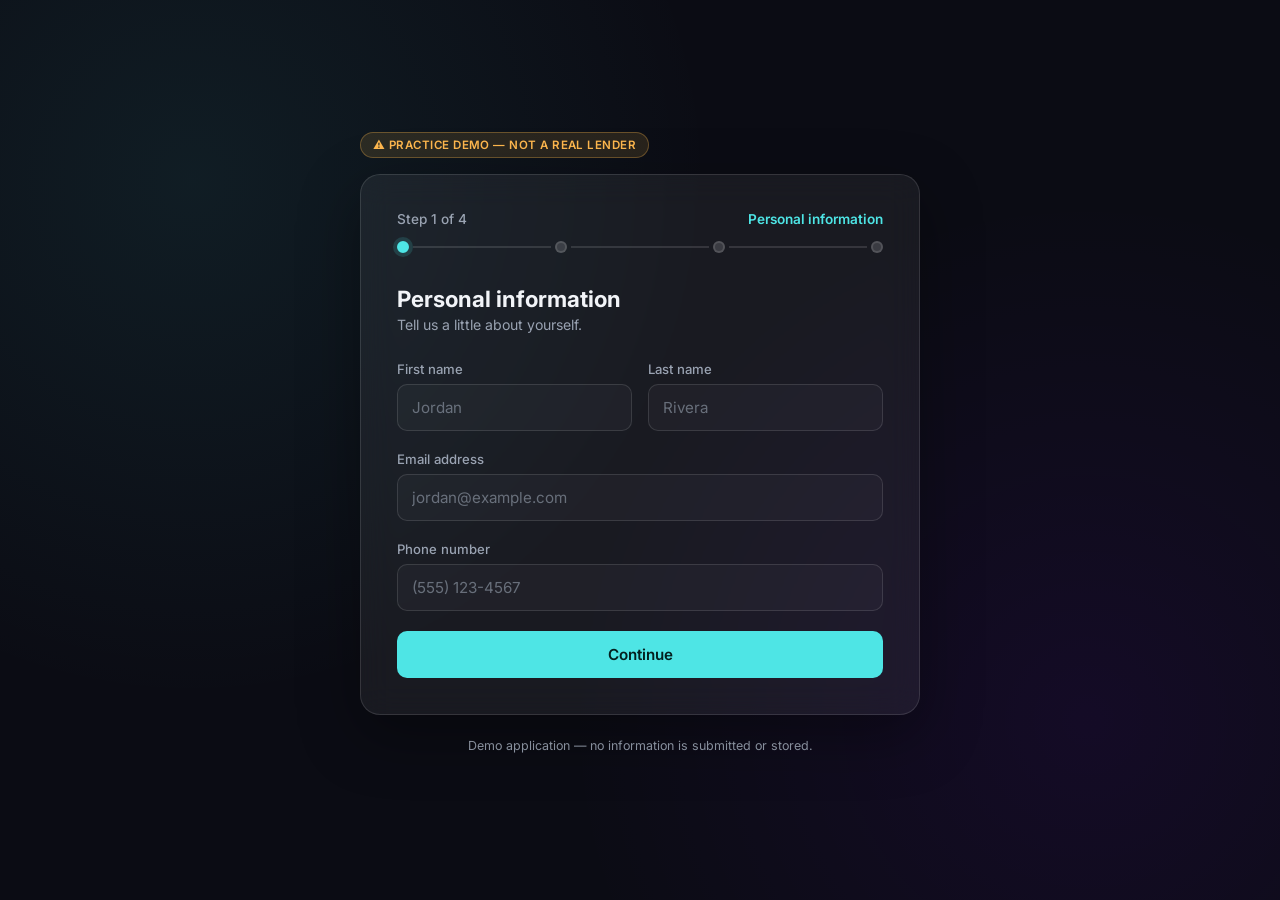
==== testformforpractice/index.html @ 57f41696 "Add multi-step loan application demo at /testformforpractice Co-Authored-By: Claude Sonnet 5 <norepl" ====
<!DOCTYPE html>
<html lang="en">

<head>
    <meta charset="UTF-8">
    <meta name="viewport" content="width=device-width, initial-scale=1.0">
    <title>Loan Application (Demo) — Luneyo</title>
    <meta name="robots" content="noindex, nofollow">

    <link rel="preconnect" href="https://fonts.googleapis.com">
    <link rel="preconnect" href="https://fonts.gstatic.com" crossorigin>
    <link href="https://fonts.googleapis.com/css2?family=Inter:wght@300;400;500;600;700;800&display=swap"
        rel="stylesheet">

    <style>
        :root {
            --bg: #0b0c14;
            --glass: rgba(255, 255, 255, 0.06);
            --glass-soft: rgba(255, 255, 255, 0.03);
            --border: rgba(255, 255, 255, 0.12);
            --border-soft: rgba(255, 255, 255, 0.08);
            --accent: #4ee5e5;
            --accent-dim: rgba(78, 229, 229, 0.15);
            --text: #f2f4f8;
            --muted: #9aa3b2;
            --error: #ff6b6b;
            --success: #4ee5a0;
        }

        * {
            box-sizing: border-box;
        }

        body {
            margin: 0;
            font-family: 'Inter', sans-serif;
            background: var(--bg);
            background-image:
                radial-gradient(circle at 15% 20%, rgba(78, 229, 229, 0.08), transparent 40%),
                radial-gradient(circle at 85% 80%, rgba(128, 0, 255, 0.08), transparent 40%);
            color: var(--text);
            min-height: 100vh;
            display: flex;
            align-items: center;
            justify-content: center;
            padding: 32px 16px;
        }

        .page {
            width: 100%;
            max-width: 560px;
        }

        .demo-badge {
            display: inline-flex;
            align-items: center;
            gap: 6px;
            font-size: 0.72rem;
            font-weight: 600;
            letter-spacing: 0.04em;
            text-transform: uppercase;
            color: #ffb84e;
            background: rgba(255, 184, 78, 0.12);
            border: 1px solid rgba(255, 184, 78, 0.3);
            padding: 5px 12px;
            border-radius: 20px;
            margin-bottom: 16px;
        }

        .card {
            background: var(--glass);
            border: 1px solid var(--border);
            border-radius: 20px;
            padding: 36px;
            backdrop-filter: blur(16px);
            box-shadow: 0 20px 60px rgba(0, 0, 0, 0.35);
        }

        /* Progress */
        .progress-wrap {
            margin-bottom: 32px;
        }

        .progress-label {
            display: flex;
            justify-content: space-between;
            align-items: baseline;
            margin-bottom: 14px;
        }

        .progress-label span:first-child {
            font-size: 0.85rem;
            color: var(--muted);
            font-weight: 500;
        }

        .progress-label span:last-child {
            font-size: 0.85rem;
            color: var(--accent);
            font-weight: 600;
        }

        .progress-track {
            display: flex;
            align-items: center;
        }

        .progress-dot {
            width: 12px;
            height: 12px;
            border-radius: 50%;
            background: rgba(255, 255, 255, 0.15);
            border: 2px solid var(--border);
            flex-shrink: 0;
            transition: background 0.3s ease, border-color 0.3s ease;
        }

        .progress-dot.active {
            background: var(--accent);
            border-color: var(--accent);
            box-shadow: 0 0 0 4px var(--accent-dim);
        }

        .progress-dot.done {
            background: var(--accent);
            border-color: var(--accent);
        }

        .progress-line {
            flex: 1;
            height: 2px;
            background: var(--border);
            margin: 0 4px;
            position: relative;
        }

        .progress-line-fill {
            position: absolute;
            top: 0;
            left: 0;
            height: 100%;
            background: var(--accent);
            width: 0%;
            transition: width 0.35s ease;
        }

        /* Step header */
        .step-title {
            font-size: 1.4rem;
            font-weight: 700;
            margin: 0 0 4px;
        }

        .step-subtitle {
            color: var(--muted);
            font-size: 0.88rem;
            margin: 0 0 28px;
        }

        /* Fields */
        .field {
            margin-bottom: 20px;
        }

        .field label {
            display: block;
            font-size: 0.82rem;
            font-weight: 500;
            color: var(--muted);
            margin-bottom: 7px;
        }

        .field input,
        .field select {
            width: 100%;
            padding: 13px 14px;
            border-radius: 10px;
            border: 1px solid var(--border);
            background: var(--glass-soft);
            color: var(--text);
            font-family: inherit;
            font-size: 0.95rem;
            transition: border-color 0.15s ease, box-shadow 0.15s ease;
        }

        .field input::placeholder {
            color: rgba(154, 163, 178, 0.6);
        }

        .field input:focus,
        .field select:focus {
            outline: none;
            border-color: var(--accent);
            box-shadow: 0 0 0 3px var(--accent-dim);
        }

        .field.has-error input,
        .field.has-error select {
            border-color: var(--error);
        }

        .field.has-error input:focus,
        .field.has-error select:focus {
            box-shadow: 0 0 0 3px rgba(255, 107, 107, 0.15);
        }

        .error-msg {
            display: none;
            align-items: center;
            gap: 6px;
            color: var(--error);
            font-size: 0.78rem;
            margin-top: 6px;
        }

        .field.has-error .error-msg {
            display: flex;
        }

        .field select {
            appearance: none;
            background-image: url("data:image/svg+xml;utf8,<svg xmlns='http://www.w3.org/2000/svg' width='14' height='14' viewBox='0 0 24 24' fill='none' stroke='%239aa3b2' stroke-width='2'><polyline points='6 9 12 15 18 9'/></svg>");
            background-repeat: no-repeat;
            background-position: right 14px center;
            padding-right: 38px;
        }

        .field select option {
            background: #14151f;
            color: var(--text);
        }

        .row-2 {
            display: grid;
            grid-template-columns: 1fr 1fr;
            gap: 16px;
        }

        @media (max-width: 480px) {
            .row-2 {
                grid-template-columns: 1fr;
            }
        }

        /* Buttons */
        .btn-row {
            display: flex;
            gap: 12px;
            margin-top: 8px;
        }

        button {
            font-family: inherit;
            cursor: pointer;
            border: none;
            border-radius: 10px;
            font-weight: 600;
            font-size: 0.95rem;
            padding: 14px 20px;
        }

        .btn-primary {
            flex: 1;
            background: var(--accent);
            color: #04201f;
            transition: opacity 0.15s ease, transform 0.1s ease;
        }

        .btn-primary:hover {
            opacity: 0.9;
        }

        .btn-primary:active {
            transform: scale(0.99);
        }

        .btn-secondary {
            background: transparent;
            border: 1px solid var(--border);
            color: var(--text);
            transition: background 0.15s ease;
        }

        .btn-secondary:hover {
            background: rgba(255, 255, 255, 0.06);
        }

        /* Steps container */
        .step {
            display: none;
        }

        .step.active {
            display: block;
            animation: fadeIn 0.25s ease;
        }

        @keyframes fadeIn {
            from {
                opacity: 0;
                transform: translateY(6px);
            }

            to {
                opacity: 1;
                transform: translateY(0);
            }
        }

        /* Review */
        .review-section {
            margin-bottom: 22px;
        }

        .review-section-head {
            display: flex;
            justify-content: space-between;
            align-items: center;
            margin-bottom: 10px;
            padding-bottom: 8px;
            border-bottom: 1px solid var(--border-soft);
        }

        .review-section-head h4 {
            margin: 0;
            font-size: 0.85rem;
            text-transform: uppercase;
            letter-spacing: 0.03em;
            color: var(--muted);
        }

        .edit-link {
            background: none;
            border: none;
            color: var(--accent);
            font-size: 0.8rem;
            font-weight: 600;
            padding: 0;
            cursor: pointer;
        }

        .review-row {
            display: flex;
            justify-content: space-between;
            padding: 6px 0;
            font-size: 0.92rem;
        }

        .review-row .k {
            color: var(--muted);
        }

        .review-row .v {
            font-weight: 500;
            text-align: right;
        }

        /* Success */
        #successStep {
            display: none;
            text-align: center;
            padding: 20px 4px;
        }

        .success-icon {
            width: 60px;
            height: 60px;
            border-radius: 50%;
            background: rgba(78, 229, 160, 0.12);
            border: 1px solid rgba(78, 229, 160, 0.35);
            display: flex;
            align-items: center;
            justify-content: center;
            margin: 0 auto 20px;
            font-size: 1.6rem;
            color: var(--success);
        }

        #successStep h2 {
            margin: 0 0 8px;
            font-size: 1.3rem;
        }

        #successStep p {
            color: var(--muted);
            font-size: 0.92rem;
            margin: 0 0 26px;
        }

        .demo-note {
            text-align: center;
            font-size: 0.78rem;
            color: var(--muted);
            margin-top: 22px;
            line-height: 1.5;
        }
    </style>
</head>

<body>
    <div class="page">
        <div class="demo-badge">⚠ Practice demo — not a real lender</div>

        <div class="card">
            <!-- Progress indicator -->
            <div class="progress-wrap" id="progressWrap">
                <div class="progress-label">
                    <span id="stepLabel">Step 1 of 4</span>
                    <span id="stepName">Personal information</span>
                </div>
                <div class="progress-track" id="progressTrack">
                    <!-- built by JS -->
                </div>
            </div>

            <form id="loanForm" novalidate>
                <!-- STEP 1 -->
                <div class="step active" data-step="1">
                    <h2 class="step-title">Personal information</h2>
                    <p class="step-subtitle">Tell us a little about yourself.</p>

                    <div class="row-2">
                        <div class="field" data-field="firstName">
                            <label for="firstName">First name</label>
                            <input type="text" id="firstName" name="firstName" placeholder="Jordan" autocomplete="given-name">
                            <div class="error-msg">⚠ Please enter your first name.</div>
                        </div>
                        <div class="field" data-field="lastName">
                            <label for="lastName">Last name</label>
                            <input type="text" id="lastName" name="lastName" placeholder="Rivera" autocomplete="family-name">
                            <div class="error-msg">⚠ Please enter your last name.</div>
                        </div>
                    </div>

                    <div class="field" data-field="email">
                        <label for="email">Email address</label>
                        <input type="email" id="email" name="email" placeholder="jordan@example.com" autocomplete="email">
                        <div class="error-msg">⚠ Please enter a valid email address.</div>
                    </div>

                    <div class="field" data-field="phone">
                        <label for="phone">Phone number</label>
                        <input type="tel" id="phone" name="phone" placeholder="(555) 123-4567" autocomplete="tel">
                        <div class="error-msg">⚠ Please enter a valid phone number.</div>
                    </div>

                    <div class="btn-row">
                        <button type="button" class="btn-primary" data-next>Continue</button>
                    </div>
                </div>

                <!-- STEP 2 -->
                <div class="step" data-step="2">
                    <h2 class="step-title">Employment &amp; income</h2>
                    <p class="step-subtitle">Help us understand your current situation.</p>

                    <div class="field" data-field="employmentStatus">
                        <label for="employmentStatus">Employment status</label>
                        <select id="employmentStatus" name="employmentStatus">
                            <option value="">Select one…</option>
                            <option value="employed">Employed</option>
                            <option value="self-employed">Self-employed</option>
                            <option value="student">Student</option>
                            <option value="unemployed">Unemployed</option>
                        </select>
                        <div class="error-msg">⚠ Please select your employment status.</div>
                    </div>

                    <div class="field" data-field="employerName">
                        <label for="employerName">Employer name</label>
                        <input type="text" id="employerName" name="employerName" placeholder="e.g. Acme Inc., Self, N/A">
                        <div class="error-msg">⚠ Please enter an employer name.</div>
                    </div>

                    <div class="field" data-field="monthlyIncome">
                        <label for="monthlyIncome">Monthly income (USD)</label>
                        <input type="text" inputmode="numeric" id="monthlyIncome" name="monthlyIncome" placeholder="e.g. 4500">
                        <div class="error-msg">⚠ Please enter a valid monthly income (numbers only).</div>
                    </div>

                    <div class="btn-row">
                        <button type="button" class="btn-secondary" data-back>Back</button>
                        <button type="button" class="btn-primary" data-next>Continue</button>
                    </div>
                </div>

                <!-- STEP 3 -->
                <div class="step" data-step="3">
                    <h2 class="step-title">Loan details</h2>
                    <p class="step-subtitle">What are you looking to borrow?</p>

                    <div class="field" data-field="loanAmount">
                        <label for="loanAmount">Desired loan amount (USD)</label>
                        <input type="text" inputmode="numeric" id="loanAmount" name="loanAmount" placeholder="e.g. 10000">
                        <div class="error-msg">⚠ Please enter a valid loan amount (numbers only).</div>
                    </div>

                    <div class="field" data-field="loanPurpose">
                        <label for="loanPurpose">Loan purpose</label>
                        <select id="loanPurpose" name="loanPurpose">
                            <option value="">Select one…</option>
                            <option value="home-improvement">Home improvement</option>
                            <option value="car">Car</option>
                            <option value="education">Education</option>
                            <option value="debt-consolidation">Debt consolidation</option>
                            <option value="other">Other</option>
                        </select>
                        <div class="error-msg">⚠ Please select a loan purpose.</div>
                    </div>

                    <div class="btn-row">
                        <button type="button" class="btn-secondary" data-back>Back</button>
                        <button type="button" class="btn-primary" data-next>Continue</button>
                    </div>
                </div>

                <!-- STEP 4 -->
                <div class="step" data-step="4">
                    <h2 class="step-title">Review your application</h2>
                    <p class="step-subtitle">Please confirm everything looks correct before submitting.</p>

                    <div class="review-section">
                        <div class="review-section-head">
                            <h4>Personal information</h4>
                            <button type="button" class="edit-link" data-goto="1">Edit</button>
                        </div>
                        <div class="review-row"><span class="k">Name</span><span class="v" id="rvName">—</span></div>
                        <div class="review-row"><span class="k">Email</span><span class="v" id="rvEmail">—</span></div>
                        <div class="review-row"><span class="k">Phone</span><span class="v" id="rvPhone">—</span></div>
                    </div>

                    <div class="review-section">
                        <div class="review-section-head">
                            <h4>Employment &amp; income</h4>
                            <button type="button" class="edit-link" data-goto="2">Edit</button>
                        </div>
                        <div class="review-row"><span class="k">Status</span><span class="v" id="rvEmploymentStatus">—</span></div>
                        <div class="review-row"><span class="k">Employer</span><span class="v" id="rvEmployerName">—</span></div>
                        <div class="review-row"><span class="k">Monthly income</span><span class="v" id="rvMonthlyIncome">—</span></div>
                    </div>

                    <div class="review-section">
                        <div class="review-section-head">
                            <h4>Loan details</h4>
                            <button type="button" class="edit-link" data-goto="3">Edit</button>
                        </div>
                        <div class="review-row"><span class="k">Amount</span><span class="v" id="rvLoanAmount">—</span></div>
                        <div class="review-row"><span class="k">Purpose</span><span class="v" id="rvLoanPurpose">—</span></div>
                    </div>

                    <div class="btn-row">
                        <button type="button" class="btn-secondary" data-back>Back</button>
                        <button type="submit" class="btn-primary">Submit application</button>
                    </div>
                </div>
            </form>

            <!-- SUCCESS -->
            <div id="successStep">
                <div class="success-icon">✓</div>
                <h2>Application submitted</h2>
                <p>Thank you. Your application has been received.</p>
                <button type="button" class="btn-primary" id="restartBtn" style="width:100%;">Start new application</button>
            </div>
        </div>

        <p class="demo-note">Demo application — no information is submitted or stored.</p>
    </div>

    <script>
        (function () {
            const totalSteps = 4;
            let currentStep = 1;

            const stepNames = {
                1: 'Personal information',
                2: 'Employment & income',
                3: 'Loan details',
                4: 'Review & submit'
            };

            const form = document.getElementById('loanForm');
            const steps = Array.from(document.querySelectorAll('.step'));
            const successStep = document.getElementById('successStep');
            const stepLabel = document.getElementById('stepLabel');
            const stepName = document.getElementById('stepName');
            const progressTrack = document.getElementById('progressTrack');
            const progressWrap = document.getElementById('progressWrap');

            // ---- Build progress indicator (dots + connecting lines) ----
            function buildProgress() {
                progressTrack.innerHTML = '';
                for (let i = 1; i <= totalSteps; i++) {
                    const dot = document.createElement('div');
                    dot.className = 'progress-dot';
                    dot.dataset.dot = i;
                    progressTrack.appendChild(dot);

                    if (i < totalSteps) {
                        const line = document.createElement('div');
                        line.className = 'progress-line';
                        const fill = document.createElement('div');
                        fill.className = 'progress-line-fill';
                        line.appendChild(fill);
                        line.dataset.line = i;
                        progressTrack.appendChild(line);
                    }
                }
            }

            function updateProgress() {
                stepLabel.textContent = `Step ${currentStep} of ${totalSteps}`;
                stepName.textContent = stepNames[currentStep];

                const dots = progressTrack.querySelectorAll('.progress-dot');
                const lines = progressTrack.querySelectorAll('.progress-line-fill');

                dots.forEach((dot) => {
                    const n = Number(dot.dataset.dot);
                    dot.classList.remove('active', 'done');
                    if (n < currentStep) dot.classList.add('done');
                    else if (n === currentStep) dot.classList.add('active');
                });

                lines.forEach((fill) => {
                    const n = Number(fill.parentElement.dataset.line);
                    fill.style.width = n < currentStep ? '100%' : '0%';
                });
            }

            // ---- Validation ----
            const validators = {
                firstName: (v) => v.trim().length > 0,
                lastName: (v) => v.trim().length > 0,
                email: (v) => /^[^\s@]+@[^\s@]+\.[^\s@]+$/.test(v.trim()),
                phone: (v) => /^[\d\s().+-]{7,20}$/.test(v.trim()) && v.replace(/\D/g, '').length >= 7,
                employmentStatus: (v) => v.trim().length > 0,
                employerName: (v) => v.trim().length > 0,
                monthlyIncome: (v) => /^[0-9]+(\.[0-9]{1,2})?$/.test(v.trim().replace(/,/g, '')),
                loanAmount: (v) => /^[0-9]+(\.[0-9]{1,2})?$/.test(v.trim().replace(/,/g, '')),
                loanPurpose: (v) => v.trim().length > 0
            };

            const fieldsByStep = {
                1: ['firstName', 'lastName', 'email', 'phone'],
                2: ['employmentStatus', 'employerName', 'monthlyIncome'],
                3: ['loanAmount', 'loanPurpose']
            };

            function clearError(name) {
                const wrap = form.querySelector(`[data-field="${name}"]`);
                if (wrap) wrap.classList.remove('has-error');
            }

            function setError(name) {
                const wrap = form.querySelector(`[data-field="${name}"]`);
                if (wrap) wrap.classList.add('has-error');
            }

            function validateStep(stepNum) {
                const names = fieldsByStep[stepNum];
                if (!names) return true;

                let valid = true;
                let firstInvalid = null;

                names.forEach((name) => {
                    const el = document.getElementById(name);
                    const ok = validators[name](el.value || '');
                    if (!ok) {
                        setError(name);
                        valid = false;
                        if (!firstInvalid) firstInvalid = el;
                    } else {
                        clearError(name);
                    }
                });

                if (firstInvalid) {
                    firstInvalid.focus();
                }

                return valid;
            }

            // Clear error as user types/selects
            Object.keys(validators).forEach((name) => {
                const el = document.getElementById(name);
                if (!el) return;
                el.addEventListener('input', () => clearError(name));
                el.addEventListener('change', () => clearError(name));
            });

            // ---- Navigation ----
            function goToStep(n) {
                currentStep = n;
                steps.forEach((s) => {
                    s.classList.toggle('active', Number(s.dataset.step) === n);
                });
                progressWrap.style.display = 'block';
                updateProgress();
                if (n === 4) populateReview();
                document.querySelector('.card').scrollTop = 0;
                window.scrollTo({ top: 0, behavior: 'smooth' });
            }

            form.querySelectorAll('[data-next]').forEach((btn) => {
                btn.addEventListener('click', () => {
                    if (validateStep(currentStep)) {
                        goToStep(currentStep + 1);
                    }
                });
            });

            form.querySelectorAll('[data-back]').forEach((btn) => {
                btn.addEventListener('click', () => {
                    goToStep(currentStep - 1);
                });
            });

            form.querySelectorAll('[data-goto]').forEach((btn) => {
                btn.addEventListener('click', () => {
                    goToStep(Number(btn.dataset.goto));
                });
            });

            // ---- Review population ----
            const purposeLabels = {
                'home-improvement': 'Home improvement',
                'car': 'Car',
                'education': 'Education',
                'debt-consolidation': 'Debt consolidation',
                'other': 'Other'
            };

            const statusLabels = {
                'employed': 'Employed',
                'self-employed': 'Self-employed',
                'student': 'Student',
                'unemployed': 'Unemployed'
            };

            function val(id) {
                const el = document.getElementById(id);
                return el ? el.value.trim() : '';
            }

            function formatMoney(v) {
                const n = Number(v.replace(/,/g, ''));
                if (isNaN(n)) return v;
                return '$' + n.toLocaleString('en-US');
            }

            function populateReview() {
                document.getElementById('rvName').textContent = `${val('firstName')} ${val('lastName')}`.trim() || '—';
                document.getElementById('rvEmail').textContent = val('email') || '—';
                document.getElementById('rvPhone').textContent = val('phone') || '—';

                document.getElementById('rvEmploymentStatus').textContent = statusLabels[val('employmentStatus')] || '—';
                document.getElementById('rvEmployerName').textContent = val('employerName') || '—';
                document.getElementById('rvMonthlyIncome').textContent = val('monthlyIncome') ? formatMoney(val('monthlyIncome')) + '/mo' : '—';

                document.getElementById('rvLoanAmount').textContent = val('loanAmount') ? formatMoney(val('loanAmount')) : '—';
                document.getElementById('rvLoanPurpose').textContent = purposeLabels[val('loanPurpose')] || '—';
            }

            // ---- Submit ----
            form.addEventListener('submit', (e) => {
                e.preventDefault();
                // No backend, no storage — purely a UI demo.
                form.style.display = 'none';
                progressWrap.style.display = 'none';
                successStep.style.display = 'block';
            });

            // ---- Restart ----
            document.getElementById('restartBtn').addEventListener('click', () => {
                form.reset();
                Object.keys(validators).forEach(clearError);
                successStep.style.display = 'none';
                form.style.display = 'block';
                progressWrap.style.display = 'block';
                goToStep(1);
            });

            // ---- Init ----
            buildProgress();
            updateProgress();
        })();
    </script>
</body>

</html>
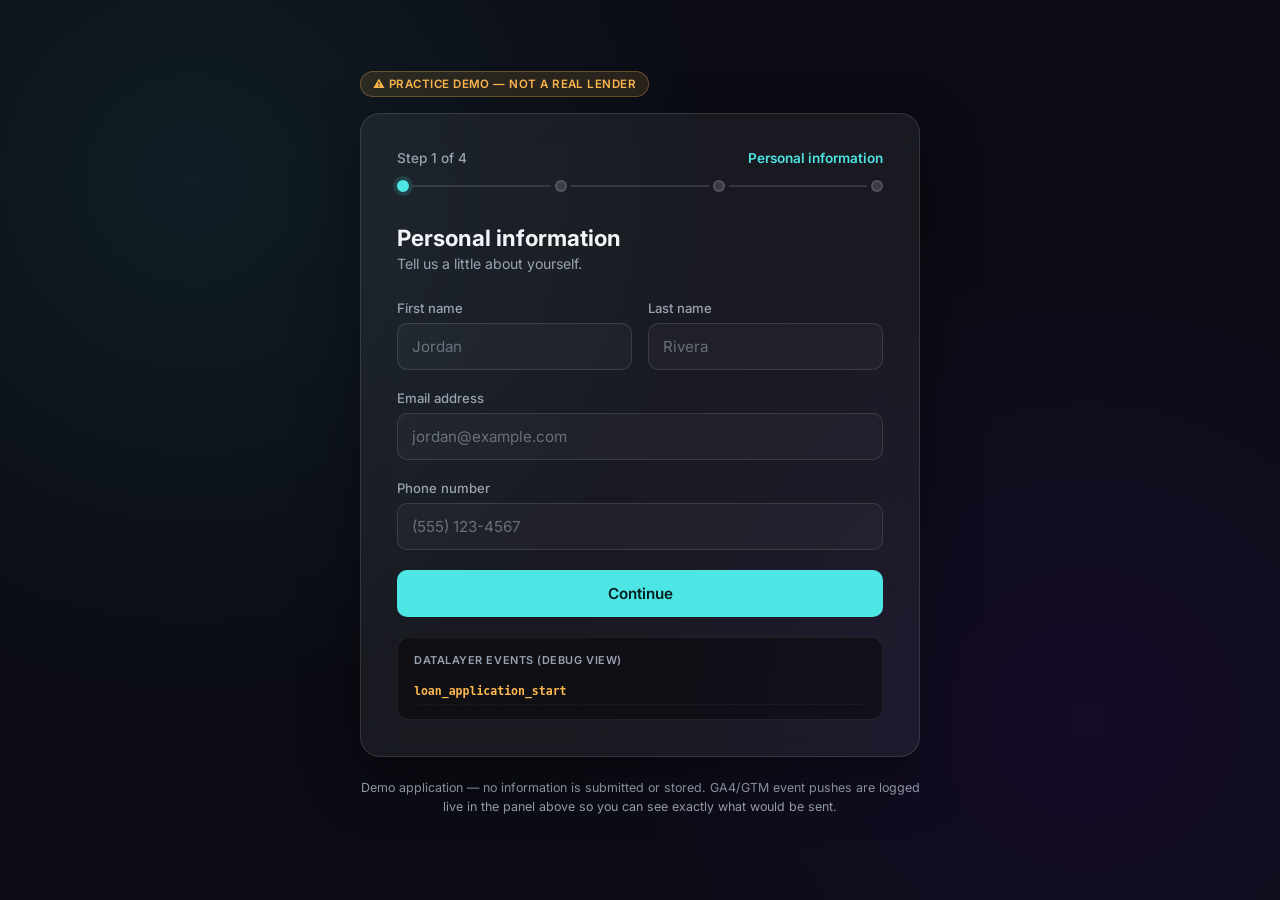
==== commit 0e9c0535: "Integrate GA4 tracking and debug console Added Google Analytics 4 tracking script and debug console " ====
--- a/testformforpractice/index.html
+++ b/testformforpractice/index.html
@@ -1,3 +1,4 @@
+
 <!DOCTYPE html>
 <html lang="en">
 
@@ -11,6 +12,21 @@
     <link rel="preconnect" href="https://fonts.gstatic.com" crossorigin>
     <link href="https://fonts.googleapis.com/css2?family=Inter:wght@300;400;500;600;700;800&display=swap"
         rel="stylesheet">
+
+    <!-- GA4 gtag.js — loads Google's tracking library and initializes it with
+         our scratch Measurement ID. This is the direct-to-GA4 path; a real
+         production site would typically route through GTM instead, but this
+         is the fastest way to see a real event land in DebugView. -->
+    <script async src="https://www.googletagmanager.com/gtag/js?id=G-V0K3X37CQQ"></script>
+    <script>
+        window.dataLayer = window.dataLayer || [];
+        function gtag() { dataLayer.push(arguments); }
+        gtag('js', new Date());
+        // debug_mode forces events into GA4's DebugView without needing the
+        // Google Analytics Debugger browser extension. Remove this line for
+        // any real production implementation — it's practice-only.
+        gtag('config', 'G-V0K3X37CQQ', { debug_mode: true });
+    </script>
 
     <style>
         :root {
@@ -394,6 +410,43 @@
             margin-top: 22px;
             line-height: 1.5;
         }
+
+        /* Debug console */
+        .debug-console {
+            margin-top: 20px;
+            background: rgba(0,0,0,0.4);
+            border: 1px solid var(--border-soft);
+            border-radius: 12px;
+            padding: 14px 16px;
+            max-height: 220px;
+            overflow-y: auto;
+            font-family: 'SF Mono', 'Consolas', monospace;
+            font-size: 0.72rem;
+            line-height: 1.6;
+        }
+
+        .debug-console .title {
+            color: var(--muted);
+            text-transform: uppercase;
+            letter-spacing: 0.05em;
+            font-size: 0.68rem;
+            margin-bottom: 8px;
+            font-family: 'Inter', sans-serif;
+            font-weight: 600;
+        }
+
+        .debug-line {
+            color: var(--accent);
+            white-space: pre-wrap;
+            word-break: break-word;
+            border-bottom: 1px dashed rgba(255,255,255,0.06);
+            padding: 4px 0;
+        }
+
+        .debug-line .ev-name {
+            color: #ffb84e;
+            font-weight: 700;
+        }
     </style>
 </head>
 
@@ -562,12 +615,49 @@
                 <p>Thank you. Your application has been received.</p>
                 <button type="button" class="btn-primary" id="restartBtn" style="width:100%;">Start new application</button>
             </div>
+
+            <!-- DEBUG: dataLayer event console (remove for real client use) -->
+            <div class="debug-console" id="debugConsole">
+                <div class="title">dataLayer events (debug view)</div>
+                <div id="debugLines"></div>
+            </div>
         </div>
 
-        <p class="demo-note">Demo application — no information is submitted or stored.</p>
+        <p class="demo-note">Demo application — no information is submitted or stored. GA4/GTM event pushes are logged live in the panel above so you can see exactly what would be sent.</p>
     </div>
 
     <script>
+        // ---- dataLayer setup ----
+        window.dataLayer = window.dataLayer || [];
+
+        function pushEvent(eventName, params) {
+            const payload = Object.assign({ event: eventName }, params || {});
+            window.dataLayer.push(payload);
+            logDebug(eventName, params || {});
+
+            // Send the same event straight to GA4. In a real production setup
+            // this step would normally be GTM's job (reading the dataLayer push
+            // above and forwarding it) — sending directly via gtag() here is a
+            // shortcut so events show up in DebugView without a GTM container.
+            if (typeof gtag === 'function') {
+                gtag('event', eventName, params || {});
+            }
+        }
+
+        function logDebug(eventName, params) {
+            const container = document.getElementById('debugLines');
+            if (!container) return;
+            const line = document.createElement('div');
+            line.className = 'debug-line';
+            const paramStr = Object.keys(params).length
+                ? ' ' + JSON.stringify(params)
+                : '';
+            line.innerHTML = `<span class="ev-name">${eventName}</span>${paramStr}`;
+            container.appendChild(line);
+            const consoleEl = document.getElementById('debugConsole');
+            consoleEl.scrollTop = consoleEl.scrollHeight;
+        }
+
         (function () {
             const totalSteps = 4;
             let currentStep = 1;
@@ -578,6 +668,18 @@
                 3: 'Loan details',
                 4: 'Review & submit'
             };
+
+            // Matches our funnel's application_step_name convention
+            const stepSlugs = {
+                1: 'personal_information',
+                2: 'employment_income',
+                3: 'loan_details',
+                4: 'review'
+            };
+
+            // Tracks whether "loan_step_reached" has already fired for a given step
+            // this session — first interaction only, not every field focus.
+            const reachedFired = {};
 
             const form = document.getElementById('loanForm');
             const steps = Array.from(document.querySelectorAll('.step'));
@@ -647,6 +749,15 @@
                 3: ['loanAmount', 'loanPurpose']
             };
 
+            // Maps a field id back to which step it belongs to, so a single
+            // shared focus/input listener knows which step "reached" to fire for.
+            const stepByField = {};
+            Object.keys(fieldsByStep).forEach((stepNum) => {
+                fieldsByStep[stepNum].forEach((fieldName) => {
+                    stepByField[fieldName] = Number(stepNum);
+                });
+            });
+
             function clearError(name) {
                 const wrap = form.querySelector(`[data-field="${name}"]`);
                 if (wrap) wrap.classList.remove('has-error');
@@ -655,6 +766,15 @@
             function setError(name) {
                 const wrap = form.querySelector(`[data-field="${name}"]`);
                 if (wrap) wrap.classList.add('has-error');
+
+                // EVENT: loan_field_error
+                const stepNum = stepByField[name];
+                pushEvent('loan_field_error', {
+                    application_step: stepNum,
+                    application_step_name: stepSlugs[stepNum],
+                    field_name: name,
+                    error_type: 'validation_error'
+                });
             }
 
             function validateStep(stepNum) {
@@ -683,45 +803,118 @@
                 return valid;
             }
 
-            // Clear error as user types/selects
+            // Clear error as user types/selects, and fire "reached" on first
+            // genuine interaction with a field (once per step per session).
             Object.keys(validators).forEach((name) => {
                 const el = document.getElementById(name);
                 if (!el) return;
+
+                el.addEventListener('focus', () => {
+                    const stepNum = stepByField[name];
+                    if (!reachedFired[stepNum]) {
+                        reachedFired[stepNum] = true;
+                        // EVENT: loan_step_reached
+                        pushEvent('loan_step_reached', {
+                            application_step: stepNum,
+                            application_step_name: stepSlugs[stepNum]
+                        });
+                    }
+                });
+
                 el.addEventListener('input', () => clearError(name));
                 el.addEventListener('change', () => clearError(name));
             });
 
             // ---- Navigation ----
             function goToStep(n) {
+                const previousStep = currentStep;
                 currentStep = n;
                 steps.forEach((s) => {
                     s.classList.toggle('active', Number(s.dataset.step) === n);
                 });
                 progressWrap.style.display = 'block';
                 updateProgress();
-                if (n === 4) populateReview();
+                if (n === 4) {
+                    populateReview();
+                    // Step 4 (Review) has no interactive form fields, so it never
+                    // fires "reached" through the focus listener above. It's a
+                    // confirmation gate, not a data-entry step — fire "reached"
+                    // directly on arrival instead.
+                    if (!reachedFired[4]) {
+                        reachedFired[4] = true;
+                        pushEvent('loan_step_reached', {
+                            application_step: 4,
+                            application_step_name: stepSlugs[4]
+                        });
+                    }
+                }
                 document.querySelector('.card').scrollTop = 0;
                 window.scrollTo({ top: 0, behavior: 'smooth' });
             }
 
             form.querySelectorAll('[data-next]').forEach((btn) => {
                 btn.addEventListener('click', () => {
-                    if (validateStep(currentStep)) {
-                        goToStep(currentStep + 1);
+                    const stepNum = currentStep;
+                    if (validateStep(stepNum)) {
+                        // EVENT: loan_step_complete
+                        pushEvent('loan_step_complete', {
+                            application_step: stepNum,
+                            application_step_name: stepSlugs[stepNum]
+                        });
+                        goToStep(stepNum + 1);
                     }
                 });
             });
 
             form.querySelectorAll('[data-back]').forEach((btn) => {
                 btn.addEventListener('click', () => {
-                    goToStep(currentStep - 1);
+                    const fromStep = currentStep;
+                    const toStep = currentStep - 1;
+
+                    // EVENT: loan_back_navigation
+                    pushEvent('loan_back_navigation', {
+                        from_step: fromStep,
+                        to_step: toStep
+                    });
+
+                    goToStep(toStep);
                 });
             });
 
             form.querySelectorAll('[data-goto]').forEach((btn) => {
                 btn.addEventListener('click', () => {
-                    goToStep(Number(btn.dataset.goto));
+                    const targetStep = Number(btn.dataset.goto);
+
+                    // EVENT: loan_edit_from_review
+                    pushEvent('loan_edit_from_review', {
+                        section_edited: stepSlugs[targetStep]
+                    });
+
+                    goToStep(targetStep);
                 });
+            });
+
+            // Pressing Enter in any field should advance/submit the *current*
+            // step through the same validation path as clicking the button —
+            // never let the browser silently native-submit the form early.
+            form.addEventListener('keydown', (e) => {
+                if (e.key !== 'Enter') return;
+                if (e.target.tagName === 'TEXTAREA') return; // allow newlines if any textarea is added later
+
+                e.preventDefault();
+
+                if (currentStep < totalSteps) {
+                    const stepNum = currentStep;
+                    if (validateStep(stepNum)) {
+                        pushEvent('loan_step_complete', {
+                            application_step: stepNum,
+                            application_step_name: stepSlugs[stepNum]
+                        });
+                        goToStep(stepNum + 1);
+                    }
+                } else {
+                    form.requestSubmit();
+                }
             });
 
             // ---- Review population ----
@@ -767,6 +960,16 @@
             // ---- Submit ----
             form.addEventListener('submit', (e) => {
                 e.preventDefault();
+
+                // EVENT: loan_application_submit
+                pushEvent('loan_application_submit', {});
+
+                // No backend/processing gap in this demo (no credit check, no
+                // BankID step) — submit and complete fire together. In the real
+                // client flow, only push "complete" once the backend actually
+                // confirms success (see discovery question #6).
+                pushEvent('loan_application_complete', {});
+
                 // No backend, no storage — purely a UI demo.
                 form.style.display = 'none';
                 progressWrap.style.display = 'none';
@@ -780,12 +983,25 @@
                 successStep.style.display = 'none';
                 form.style.display = 'block';
                 progressWrap.style.display = 'block';
+
+                // Reset "reached" tracking so a fresh session/application
+                // fires reached events again from scratch.
+                Object.keys(reachedFired).forEach((k) => delete reachedFired[k]);
+
                 goToStep(1);
+
+                // EVENT: loan_application_start
+                pushEvent('loan_application_start', {});
             });
 
             // ---- Init ----
             buildProgress();
             updateProgress();
+
+            // EVENT: loan_application_start
+            // Fired once on initial page load, per our plan: this is a
+            // lightweight context event, not part of the main funnel itself.
+            pushEvent('loan_application_start', {});
         })();
     </script>
 </body>
